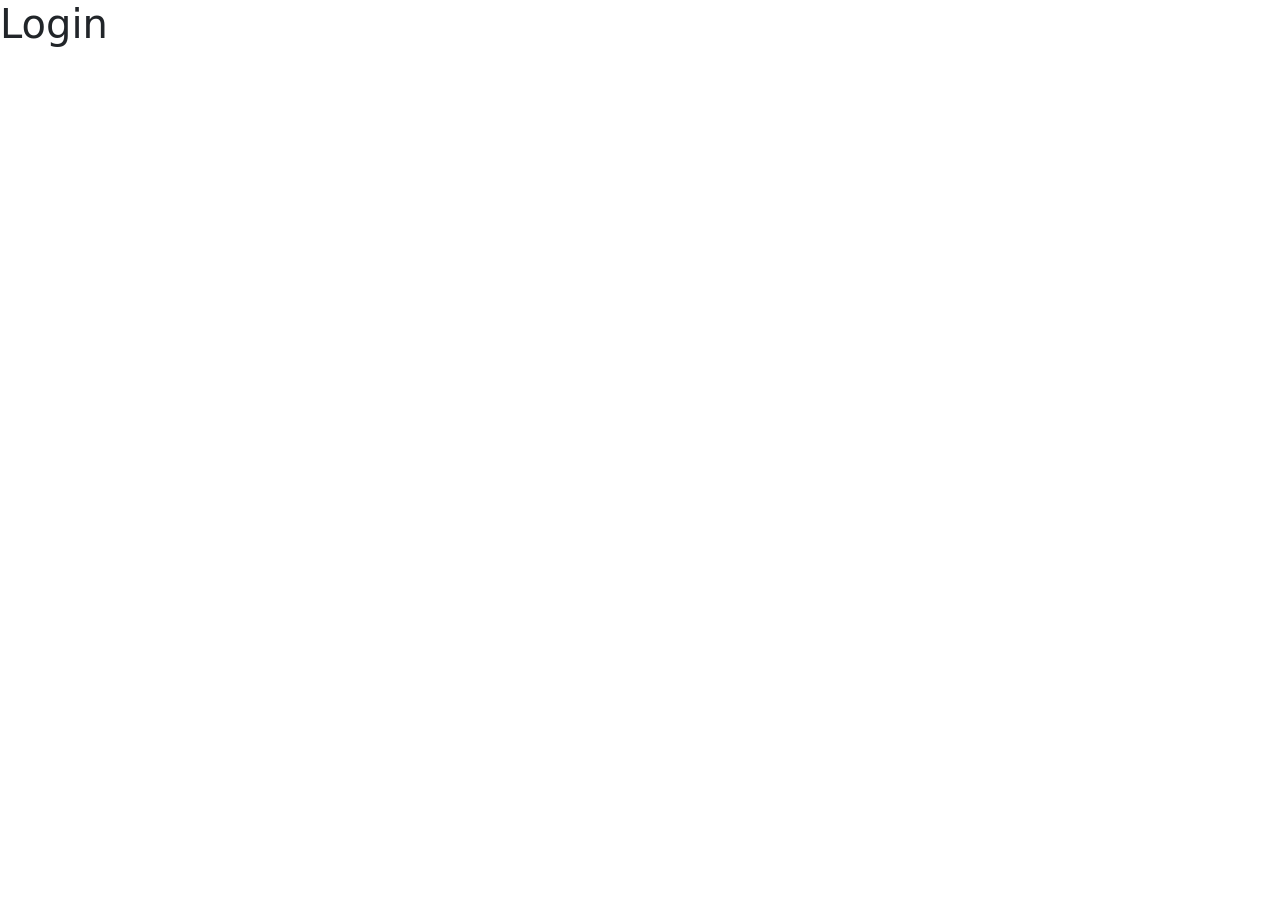
==== login.html @ f2bc00db "Setup inicial do projeto." ====
<!DOCTYPE html>
<html lang="en">
  <head>
    <meta charset="UTF-8" />
    <meta http-equiv="X-UA-Compatible" content="IE=edge" />
    <meta name="viewport" content="width=device-width, initial-scale=1.0" />
    <title>Login</title>
    <!-- BOOTSTRAP -->
    <link
      href="https://cdn.jsdelivr.net/npm/bootstrap@5.3.0-alpha1/dist/css/bootstrap.min.css"
      rel="stylesheet"
      integrity="sha384-GLhlTQ8iRABdZLl6O3oVMWSktQOp6b7In1Zl3/Jr59b6EGGoI1aFkw7cmDA6j6gD"
      crossorigin="anonymous"
    />
    <!-- CSS DO PROJETO -->
    <link rel="stylesheet" href="css/styles.css" />
    <!-- BOOTSTRAP JS -->
    <script
      src="https://cdn.jsdelivr.net/npm/bootstrap@5.3.0-alpha1/dist/js/bootstrap.bundle.min.js"
      integrity="sha384-w76AqPfDkMBDXo30jS1Sgez6pr3x5MlQ1ZAGC+nuZB+EYdgRZgiwxhTBTkF7CXvN"
      crossorigin="anonymous"
      defer
    ></script>
  </head>
  <body>
    <h1>Login</h1>
  </body>
</html>
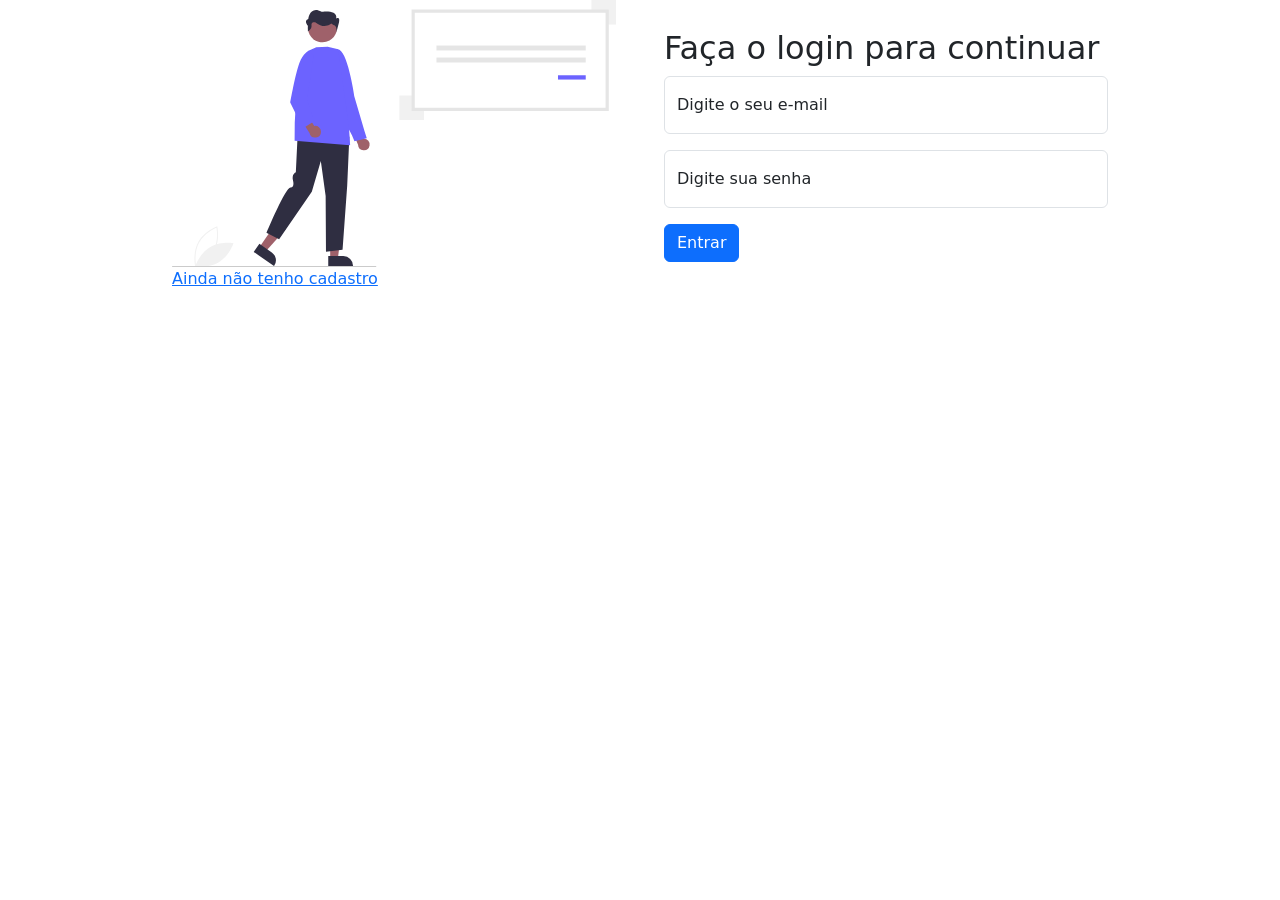
==== commit 59a2029d: "Criação da estrutura da página de login." ====
--- a/login.html
+++ b/login.html
@@ -23,6 +23,47 @@
     ></script>
   </head>
   <body>
-    <h1>Login</h1>
+    <div class="container col-11 col-md-9" id="form-container">
+      <div class="row align-items-center gx-5">
+        <div class="col-md-6 order-md-2">
+          <h2>Faça o login para continuar</h2>
+          <form>
+            <div class="form-floating mb-3">
+              <input
+                type="email"
+                class="form-control"
+                id="email"
+                name="email"
+                placeholder="Digite o seu e-mail"
+              />
+              <label for="email" class="form-label">Digite o seu e-mail</label>
+            </div>
+            <div class="form-floating mb-3">
+              <input
+                type="password"
+                class="form-control"
+                id="password"
+                name="password"
+                placeholder="Digite o seu e-mail"
+              />
+              <label for="password" class="form-label">Digite sua senha</label>
+            </div>
+            <input type="submit" class="btn btn-primary" value="Entrar" />
+          </form>
+        </div>
+        <div class="col-md-6 order-md-1">
+          <div class="col-12">
+            <img
+              src="img/sign_in.svg"
+              alt="Entrar no Sistema"
+              class="img-fluid"
+            />
+          </div>
+          <div class="col-12" id="link-container">
+            <a href="register.html">Ainda não tenho cadastro</a>
+          </div>
+        </div>
+      </div>
+    </div>
   </body>
 </html>
